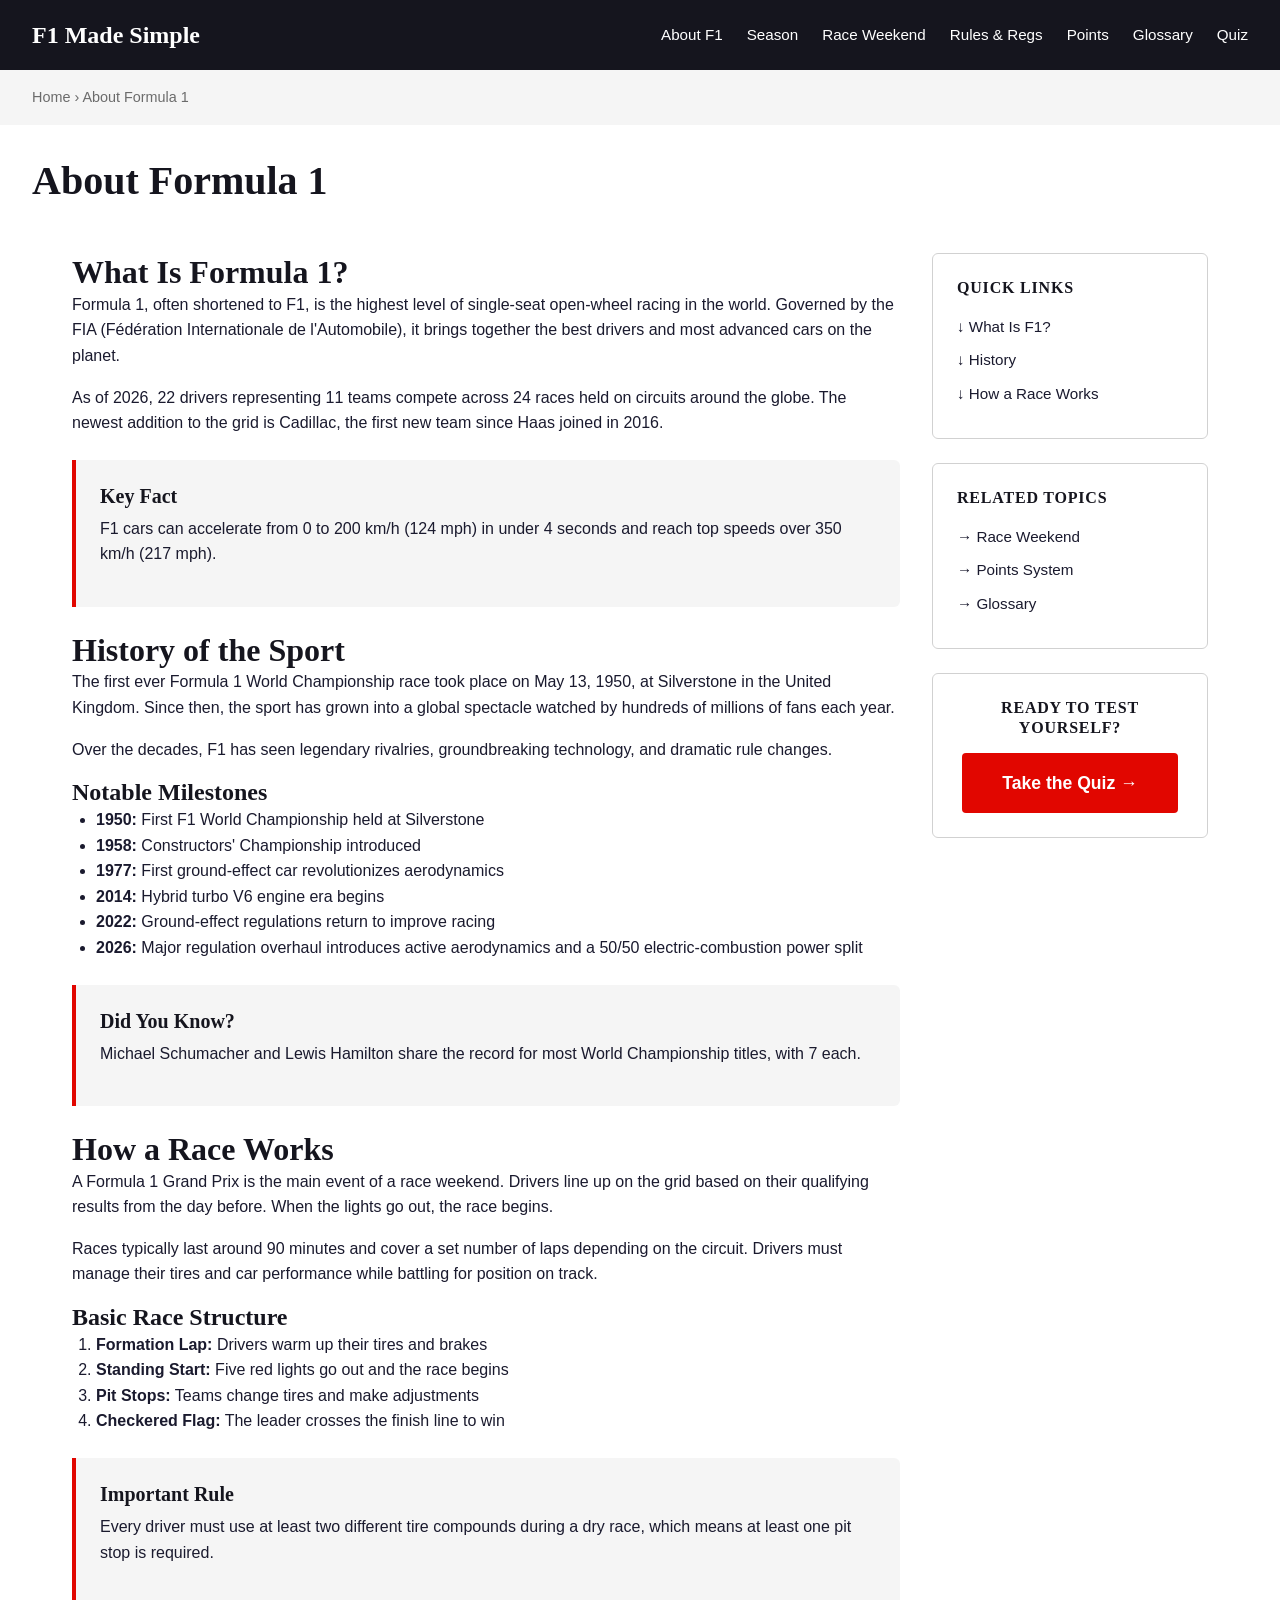
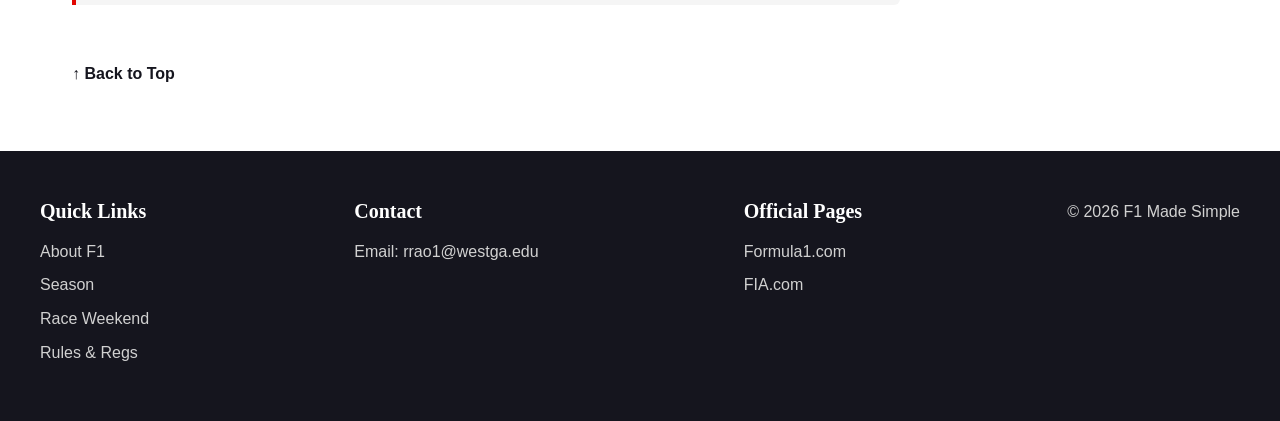
==== about.html @ bdc01662 "Inital Files Upload (Capstone Project Update #1 of 2)" ====
<!DOCTYPE html>
<html lang="en">
<head>
    <meta charset="UTF-8">
    <meta name="viewport" content="width=device-width, initial-scale=1.0">
    <title>F1 Made Simple | About Formula 1</title>
    <link rel="stylesheet" href="project.css">
</head>
<body>

    <!-- Navigation Bar -->
    <nav>
        <a href="index.html" class="nav-logo">F1 Made Simple</a>
        <ul>
            <li><a href="about.html">About F1</a></li>
            <li><a href="season.html">Season</a></li>
            <li><a href="raceweekend.html">Race Weekend</a></li>
            <li><a href="rules.html">Rules &amp; Regs</a></li>
            <li><a href="points.html">Points</a></li>
            <li><a href="glossary.html">Glossary</a></li>
            <li><a href="quiz.html">Quiz</a></li>
        </ul>
    </nav>

    <!-- Breadcrumb -->
    <div class="breadcrumb">
        <a href="index.html">Home</a> &rsaquo; About Formula 1
    </div>

    <!-- Page Header -->
    <div class="page-header">
        <h1>About Formula 1</h1>
    </div>

    <div class="content-wrapper">
        <!-- Main Content -->
        <main class="content-main">

            <!-- Section 1: What is F1? -->
            <section id="what-is-f1">
                <h2>What Is Formula 1?</h2>
                <p>Formula 1, often shortened to F1, is the highest level of single-seat open-wheel racing in the world. Governed by the FIA (Fédération Internationale de l'Automobile), it brings together the best drivers and most advanced cars on the planet.</p>
                <p>As of 2026, 22 drivers representing 11 teams compete across 24 races held on circuits around the globe. The newest addition to the grid is Cadillac, the first new team since Haas joined in 2016.</p>

                <div class="callout">
                    <h4>Key Fact</h4>
                    <p>F1 cars can accelerate from 0 to 200 km/h (124 mph) in under 4 seconds and reach top speeds over 350 km/h (217 mph).</p>
                </div>
            </section>

            <!-- Section 2: History -->
            <section id="history">
                <h2>History of the Sport</h2>
                <p>The first ever Formula 1 World Championship race took place on May 13, 1950, at Silverstone in the United Kingdom. Since then, the sport has grown into a global spectacle watched by hundreds of millions of fans each year.</p>
                <p>Over the decades, F1 has seen legendary rivalries, groundbreaking technology, and dramatic rule changes.</p>

                <h3>Notable Milestones</h3>
                <ul>
                    <li><strong>1950:</strong> First F1 World Championship held at Silverstone</li>
                    <li><strong>1958:</strong> Constructors' Championship introduced</li>
                    <li><strong>1977:</strong> First ground-effect car revolutionizes aerodynamics</li>
                    <li><strong>2014:</strong> Hybrid turbo V6 engine era begins</li>
                    <li><strong>2022:</strong> Ground-effect regulations return to improve racing</li>
                    <li><strong>2026:</strong> Major regulation overhaul introduces active aerodynamics and a 50/50 electric-combustion power split</li>
                </ul>

                <div class="callout">
                    <h4>Did You Know?</h4>
                    <p>Michael Schumacher and Lewis Hamilton share the record for most World Championship titles, with 7 each.</p>
                </div>
            </section>

            <!-- Section 3: How a Race Works -->
            <section id="how-a-race-works">
                <h2>How a Race Works</h2>
                <p>A Formula 1 Grand Prix is the main event of a race weekend. Drivers line up on the grid based on their qualifying results from the day before. When the lights go out, the race begins.</p>
                <p>Races typically last around 90 minutes and cover a set number of laps depending on the circuit. Drivers must manage their tires and car performance while battling for position on track.</p>

                <h3>Basic Race Structure</h3>
                <ol>
                    <li><strong>Formation Lap:</strong> Drivers warm up their tires and brakes</li>
                    <li><strong>Standing Start:</strong> Five red lights go out and the race begins</li>
                    <li><strong>Pit Stops:</strong> Teams change tires and make adjustments</li>
                    <li><strong>Checkered Flag:</strong> The leader crosses the finish line to win</li>
                </ol>

                <div class="callout">
                    <h4>Important Rule</h4>
                    <p>Every driver must use at least two different tire compounds during a dry race, which means at least one pit stop is required.</p>
                </div>
            </section>

            <a href="#" class="back-to-top">&uarr; Back to Top</a>
        </main>

        <!-- Sidebar -->
        <aside class="content-sidebar">

            <!-- Quick Links -->
            <div class="sidebar-box">
                <h4>Quick Links</h4>
                <ul>
                    <li><a href="#what-is-f1">&darr; What Is F1?</a></li>
                    <li><a href="#history">&darr; History</a></li>
                    <li><a href="#how-a-race-works">&darr; How a Race Works</a></li>
                </ul>
            </div>

            <!-- Related Topics -->
            <div class="sidebar-box">
                <h4>Related Topics</h4>
                <ul>
                    <li><a href="raceweekend.html">&rarr; Race Weekend</a></li>
                    <li><a href="points.html">&rarr; Points System</a></li>
                    <li><a href="glossary.html">&rarr; Glossary</a></li>
                </ul>
            </div>

            <!-- Quiz -->
            <div class="sidebar-box" style="text-align: center;">
                <h4>Ready to Test Yourself?</h4>
                <a href="quiz.html" class="btn">Take the Quiz &rarr;</a>
            </div>

        </aside>
    </div>

    <!-- Footer -->
    <footer>
        <div class="footer-content">
            <div class="footer-col">
                <h4>Quick Links</h4>
                <ul>
                    <li><a href="about.html">About F1</a></li>
                    <li><a href="season.html">Season</a></li>
                    <li><a href="raceweekend.html">Race Weekend</a></li>
                    <li><a href="rules.html">Rules &amp; Regs</a></li>
                </ul>
            </div>
            <div class="footer-col">
                <h4>Contact</h4>
                <p>Email: <a href="mailto:rrao1@westga.edu">rrao1@westga.edu</a></p>
            </div>
            <div class="footer-col">
                <h4>Official Pages</h4>
                <ul>
                    <li><a href="https://www.formula1.com" target="_blank">Formula1.com</a></li>
                    <li><a href="https://www.fia.com" target="_blank">FIA.com</a></li>
                </ul>
            </div>
            <div class="footer-col">
                <p>&copy; 2026 F1 Made Simple</p>
            </div>
        </div>
    </footer>

</body>
</html>
---- project.css ----
:root {
    --f1-red: #E10600;
    --f1-red-dark: #B20000;
    --f1-dark: #15151E;
    --f1-dark-lighter: #1A1A2E;

    --white: #FFFFFF;
    --light-gray: #F5F5F5;
    --medium-gray: #D1D1D1;
    --dark-gray: #6B6B6B;

    --font-heading: Georgia, 'Times New Roman', serif;
    --font-body: 'Segoe UI', Tahoma, Geneva, Verdana, sans-serif;
}

* {
    box-sizing: border-box;
    margin: 0;
    padding: 0;
}

html {
    scroll-behavior: smooth;
    scroll-padding-top: 80px;
}

body {
    font-family: var(--font-body);
    font-size: 16px;
    line-height: 1.6;
    color: var(--f1-dark-lighter);
    background-color: var(--white);
}

h1,
h2,
h3,
h4,
h5,
h6 {
    font-family: var(--font-heading);
    font-weight: 700;
    line-height: 1.2;
    color: var(--f1-dark);
}

h1 {
    font-size: 2.5rem;
}

h2 {
    font-size: 2rem;
}

h3 {
    font-size: 1.5rem;
}

h4 {
    font-size: 1.25rem;
}

p {
    margin-bottom: 1rem;
}

a {
    color: var(--f1-red-dark);
    text-decoration: none;
}

a:hover {
    color: var(--f1-red);
    text-decoration: underline;
}

ul,
ol {
    padding-left: 1.5rem;
}

/*NAV BAR*/

nav {
    display: flex;
    align-items: center;
    justify-content: space-between;
    padding: 1rem 2rem;
    background-color: var(--f1-dark);
    position: sticky;
    top: 0;
    z-index: 100;
}

.nav-logo {
    font-family: var(--font-heading);
    font-size: 1.5rem;
    font-weight: 900;
    color: var(--white);
}

.nav-logo:hover {
    color: var(--f1-red);
    text-decoration: none;
}

nav ul {
    display: flex;
    list-style: none;
    gap: 1.5rem;
    padding: 0;
}

nav ul li a {
    color: var(--white);
    font-weight: 500;
    font-size: 0.95rem;
    padding: 0.5rem 0;
    border-bottom: 2px solid transparent;
    transition: border-color 0.3s, color 0.3s;
}

nav ul li a:hover {
    color: var(--f1-red);
    border-bottom: 2px solid var(--f1-red);
    text-decoration: none;
}

nav ul li a:focus {
    color: var(--f1-red);
    border-bottom: 2px solid var(--f1-red);
    text-decoration: none;
    outline: 2px solid var(--f1-red);
    outline-offset: 2px;
}

/*BUTTONS*/
.btn {
    display: inline-block;
    background-color: var(--f1-red);
    color: var(--white);
    padding: 1rem 2.5rem;
    font-size: 1.1rem;
    font-weight: 700;
    border-radius: 4px;
    transition: background-color 0.3s;
}

.btn:hover {
    background-color: var(--f1-red-dark);
    color: var(--white);
    text-decoration: none;
}

.btn-outline {
    display: inline-block;
    border: 2px solid var(--f1-dark);
    color: var(--f1-dark);
    padding: 0.6rem 1.5rem;
    font-weight: 600;
    border-radius: 4px;
    transition: background-color 0.3s, color 0.3s;
}

.btn-outline:hover {
    background-color: var(--f1-dark);
    color: var(--white);
    text-decoration: none;
}

/*FOOTER*/
footer {
    background-color: var(--f1-dark);
    color: var(--white);
    padding: 3rem 2rem;
}

.footer-content {
    display: flex;
    justify-content: space-between;
    max-width: 1200px;
    margin: 0 auto;
}

.footer-col h4 {
    color: var(--white);
    margin-bottom: 1rem;
}

.footer-col ul {
    list-style: none;
    padding: 0;
}

.footer-col ul li {
    margin-bottom: 0.5rem;
}

.footer-col a {
    color: var(--medium-gray);
}

.footer-col a:hover {
    color: var(--f1-red);
    text-decoration: none;
}

.footer-col p {
    color: var(--medium-gray);
}

/*BREADCRUMB*/
.breadcrumb {
    padding: 1rem 2rem;
    font-size: 0.9rem;
    color: var(--dark-gray);
    background-color: var(--light-gray);
}

.breadcrumb a {
    color: var(--dark-gray);
}

.breadcrumb a:hover {
    color: var(--f1-red);
}

/*CONTENT PAGE HEADER*/
.page-header {
    padding: 2rem 2rem 1rem;
}

.page-header h1 {
    font-size: 2.5rem;
}

/*CONTENT PAGE LAYOUT*/
.content-wrapper {
    display: flex;
    gap: 2rem;
    padding: 2rem;
    max-width: 1200px;
    margin: 0 auto;
}

.content-main {
    flex: 3;
}

.content-sidebar {
    flex: 1;
    align-self: flex-start;
    position: sticky;
    top: 80px;
}

/*SIDEBAR BOXES*/
.sidebar-box {
    border: 1px solid var(--medium-gray);
    border-radius: 6px;
    padding: 1.5rem;
    margin-bottom: 1.5rem;
}

.sidebar-box h4 {
    margin-bottom: 1rem;
    font-size: 1rem;
    text-transform: uppercase;
    letter-spacing: 0.05em;
}

.sidebar-box ul {
    list-style: none;
    padding: 0;
}

.sidebar-box ul li {
    margin-bottom: 0.5rem;
}

.sidebar-box ul li a {
    color: var(--f1-dark-lighter);
    font-size: 0.95rem;
}

.sidebar-box ul li a:hover {
    color: var(--f1-red);
}

/*CALLOUT BOX (Key Facts / Important Rules)*/
.callout {
    background-color: var(--light-gray);
    border-left: 4px solid var(--f1-red);
    padding: 1.5rem;
    margin: 1.5rem 0;
    border-radius: 0 6px 6px 0;
}

.callout h4 {
    margin-bottom: 0.5rem;
}

/*BACK TO TOP BUTTON*/
.back-to-top {
    display: inline-block;
    margin: 2rem 0;
    font-weight: 600;
    color: var(--f1-dark);
}

.back-to-top:hover {
    color: var(--f1-red);
    text-decoration: none;
}

/*HOMEPAGE SPECIFIC STYLES*/

/*HERO SECTION*/
.hero {
    background-color: var(--f1-dark);
    color: var(--white);
    text-align: center;
    padding: 5rem 2rem;
}

.hero h1 {
    color: var(--white);
    font-size: 3rem;
    font-weight: 900;
    margin-bottom: 1rem;
}

.hero p {
    color: var(--medium-gray);
    font-size: 1.2rem;
    margin-bottom: 2rem;
}

.features {
    display: flex;
    justify-content: center;
    gap: 2rem;
    padding: 4rem 2rem;
}

.card {
    flex: 1;
    max-width: 350px;
    text-align: center;
    padding: 2.5rem 2rem;
    border: 1px solid var(--medium-gray);
    border-radius: 6px;
    transition: transform 0.3s, box-shadow 0.3s;
}

.card:hover {
    transform: translateY(-5px);
    box-shadow: 0 8px 20px rgba(0, 0, 0, 0.1);
}

.card h3 {
    margin-bottom: 1rem;
}

.card p {
    color: var(--dark-gray);
    margin-bottom: 1.5rem;
}

/*WHY SECTION*/
.why-section {
    background-color: var(--light-gray);
    text-align: center;
    padding: 4rem 2rem;
}

.why-section h2 {
    margin-bottom: 2.5rem;
}

.why-cards {
    display: flex;
    justify-content: center;
    gap: 2rem;
}

.why-card {
    flex: 1;
    max-width: 320px;
    padding: 2rem;
    border: 2px dashed var(--medium-gray);
    border-radius: 8px;
    background-color: var(--white);
}

.why-card h4 {
    margin-bottom: 0.75rem;
}

.why-card p {
    color: var(--dark-gray);
    margin-bottom: 0;
}

/*TABLE STYLES*/


.table-wrapper {
    overflow-x: auto;
    margin: 1.5rem 0;
}


table {
    width: 100%;
    border-collapse: collapse;
}


caption {
    font-size: 0.9rem;
    color: var(--f1-dark);
    text-align: left;
    padding-bottom: 0.75rem;
}


th {
    background-color: var(--f1-dark);
    color: var(--white);
    font-family: var(--font-heading);
    font-weight: 700;
    font-size: 0.9rem;
    text-transform: uppercase;
    letter-spacing: 0.05em;
    text-align: left;
    padding: 0.75rem 1rem;
}


td {
    padding: 0.65rem 1rem;
    border-bottom: 1px solid var(--medium-gray);
    font-size: 0.95rem;
    color: var(--f1-dark-lighter);
}


tbody tr:nth-child(even) {
    background-color: var(--light-gray);
}


tbody tr:hover {
    background-color: var(--medium-gray);
}


.sprint-row {
    border-left: 4px solid var(--f1-red);
}


.sprint-row td:last-child {
    color: var(--f1-red);
    font-weight: 700;
}

/*QUESTION FORM*/
.quiz-form {
    margin-top: 2.5rem;
}

.quiz-form h2 {
    margin-bottom: 0.5rem;
}

.quiz-form p {
    margin-bottom: 1.5rem;
}

.form-group {
    display: flex;
    flex-direction: column;
    margin-bottom: 1.25rem;
}

.form-group label {
    font-weight: 600;
    margin-bottom: 0.4rem;
    color: var(--f1-dark);
    font-family: var(--font-body);
}

.form-group input,
.form-group select,
.form-group textarea {
    padding: 0.65rem 0.85rem;
    border: 1px solid var(--medium-gray);
    border-radius: 4px;
    font-family: var(--font-body);
    font-size: 1rem;
    color: var(--f1-dark-lighter);
    background-color: var(--white);
    transition: border-color 0.2s;
}

.form-group input:focus,
.form-group select:focus,
.form-group textarea:focus {
    outline: none;
    border-color: var(--f1-red);
}

.form-group textarea {
    resize: vertical;
}

/*RESPONSIVE DESIGN*/
@media (max-width: 768px) {
    nav {
        flex-direction: column;
        gap: 1rem;
    }

    nav ul {
        flex-wrap: wrap;
        justify-content: center;
        gap: 0.75rem;
    }

    .hero h1 {
        font-size: 2rem;
    }

    .features {
        flex-direction: column;
        align-items: center;
    }

    .card {
        max-width: 100%;
    }

    .why-cards {
        flex-direction: column;
        align-items: center;
    }

    .why-card {
        max-width: 100%;
    }

    .content-wrapper {
        flex-direction: column;
    }

    .content-sidebar {
        position: static;
    }

    .footer-content {
        flex-direction: column;
        gap: 2rem;
    }
}
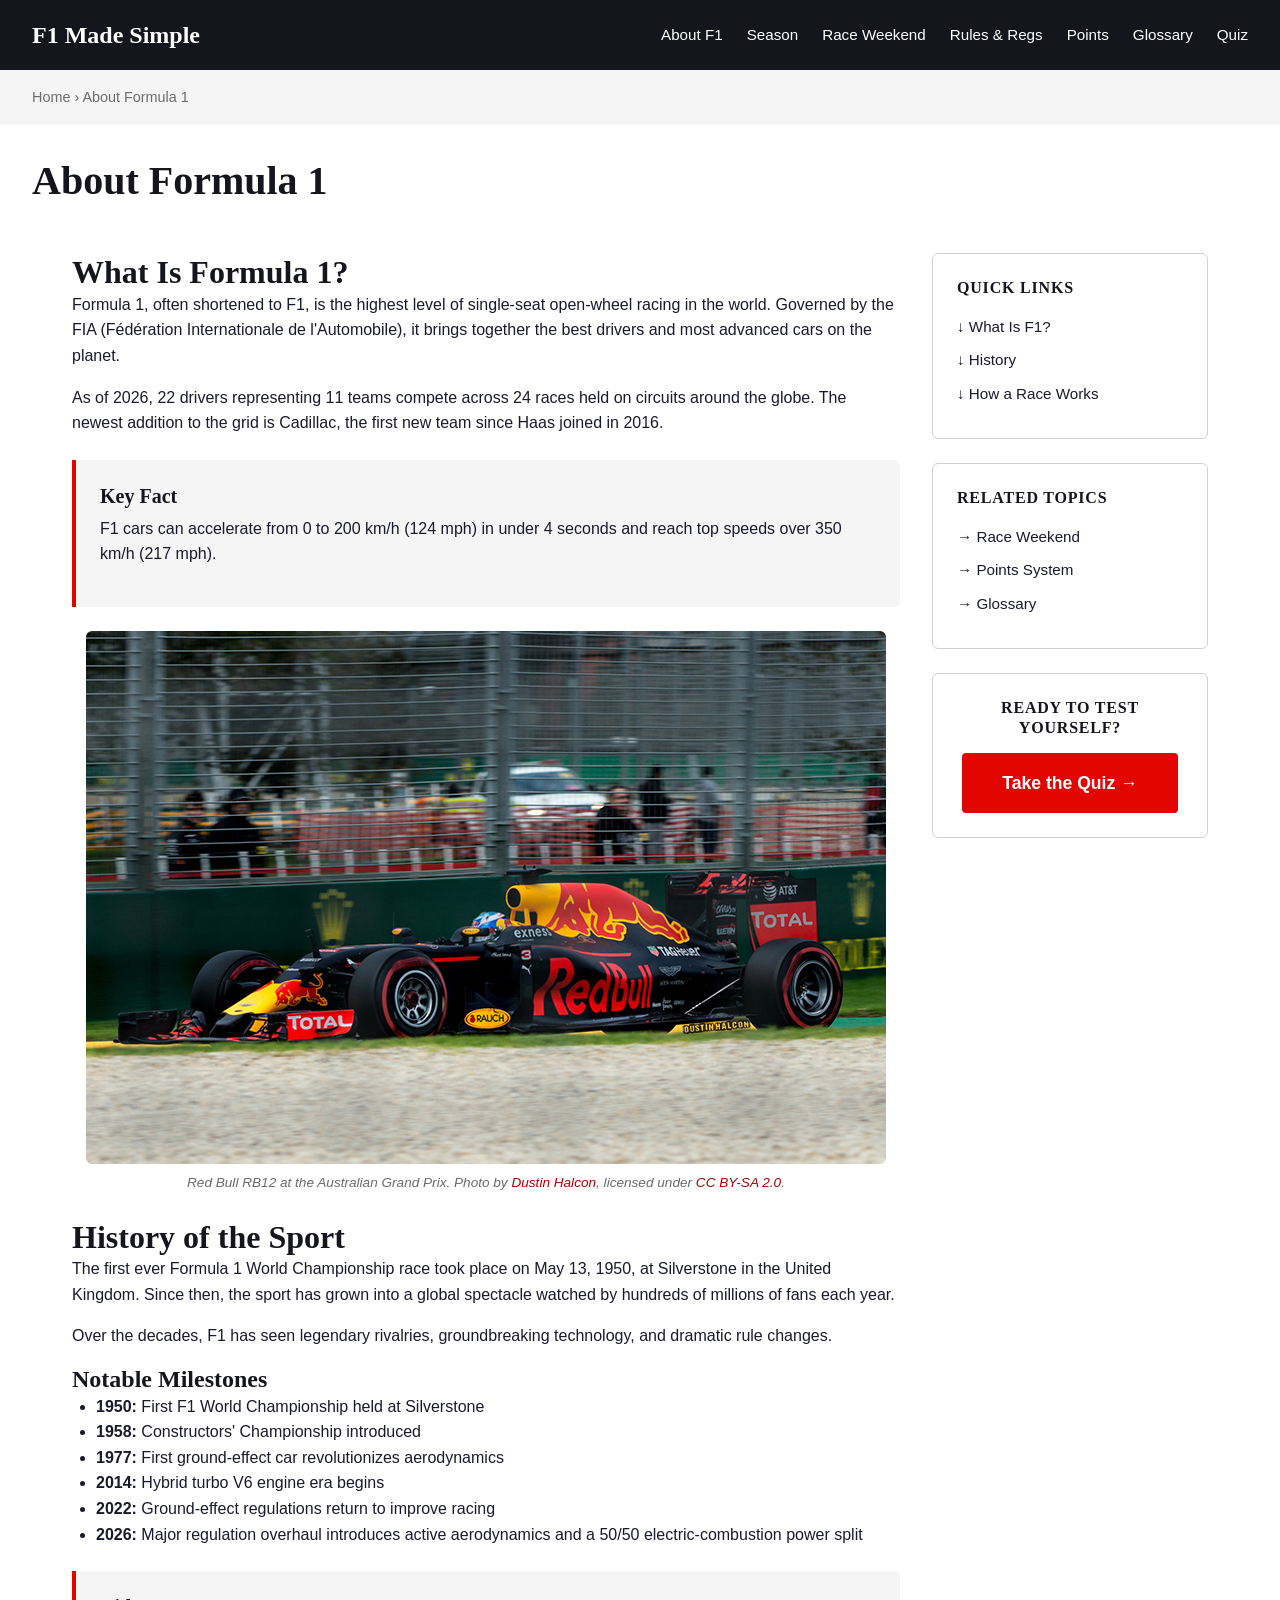
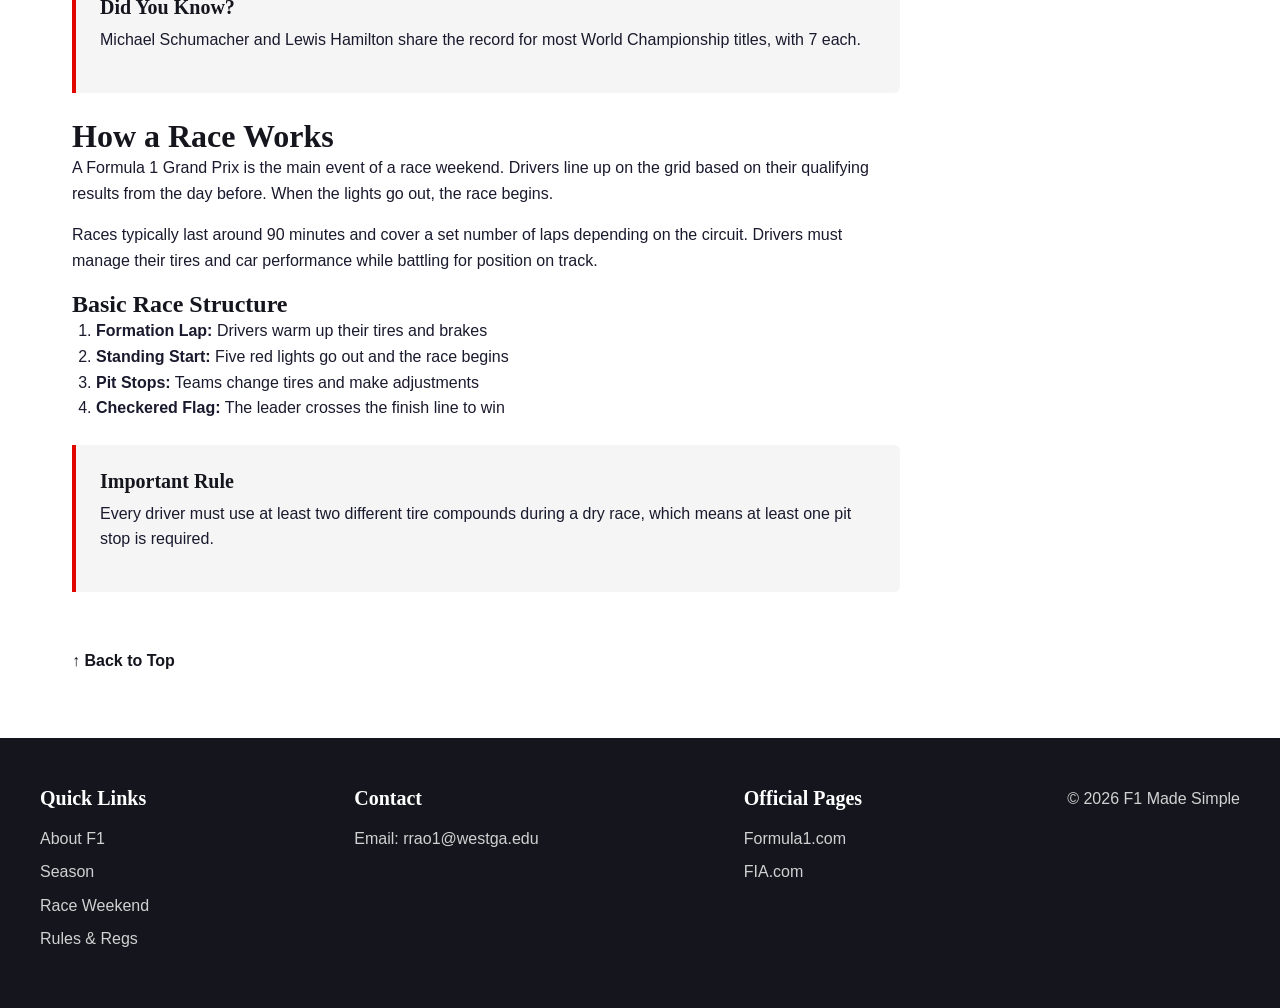
==== commit 83acf091: "Add Media and Dropdown Interactivity" ====
--- a/about.html
+++ b/about.html
@@ -1,11 +1,13 @@
 <!DOCTYPE html>
 <html lang="en">
+
 <head>
     <meta charset="UTF-8">
     <meta name="viewport" content="width=device-width, initial-scale=1.0">
     <title>F1 Made Simple | About Formula 1</title>
     <link rel="stylesheet" href="project.css">
 </head>
+
 <body>
 
     <!-- Navigation Bar -->
@@ -39,20 +41,40 @@
             <!-- Section 1: What is F1? -->
             <section id="what-is-f1">
                 <h2>What Is Formula 1?</h2>
-                <p>Formula 1, often shortened to F1, is the highest level of single-seat open-wheel racing in the world. Governed by the FIA (Fédération Internationale de l'Automobile), it brings together the best drivers and most advanced cars on the planet.</p>
-                <p>As of 2026, 22 drivers representing 11 teams compete across 24 races held on circuits around the globe. The newest addition to the grid is Cadillac, the first new team since Haas joined in 2016.</p>
+                <p>Formula 1, often shortened to F1, is the highest level of single-seat open-wheel racing in the world.
+                    Governed by the FIA (Fédération Internationale de l'Automobile), it brings together the best drivers
+                    and most advanced cars on the planet.</p>
+                <p>As of 2026, 22 drivers representing 11 teams compete across 24 races held on circuits around the
+                    globe. The newest addition to the grid is Cadillac, the first new team since Haas joined in 2016.
+                </p>
 
                 <div class="callout">
                     <h4>Key Fact</h4>
-                    <p>F1 cars can accelerate from 0 to 200 km/h (124 mph) in under 4 seconds and reach top speeds over 350 km/h (217 mph).</p>
+                    <p>F1 cars can accelerate from 0 to 200 km/h (124 mph) in under 4 seconds and reach top speeds over
+                        350 km/h (217 mph).</p>
                 </div>
+
+                <figure class="media-figure">
+                    <img src="img/Ricciardo_2016_Australia.jpg"
+                        alt="A Red Bull RB12 Formula 1 car racing at the Australian Grand Prix">
+                    <figcaption>
+                        Red Bull RB12 at the Australian Grand Prix.
+                        Photo by <a href="https://www.flickr.com/photos/dustin-halcon/25726596980"
+                            target="_blank">Dustin Halcon</a>,
+                        licensed under <a href="https://creativecommons.org/licenses/by-sa/2.0/" target="_blank">CC
+                            BY-SA 2.0</a>.
+                    </figcaption>
+                </figure>
             </section>
 
             <!-- Section 2: History -->
             <section id="history">
                 <h2>History of the Sport</h2>
-                <p>The first ever Formula 1 World Championship race took place on May 13, 1950, at Silverstone in the United Kingdom. Since then, the sport has grown into a global spectacle watched by hundreds of millions of fans each year.</p>
-                <p>Over the decades, F1 has seen legendary rivalries, groundbreaking technology, and dramatic rule changes.</p>
+                <p>The first ever Formula 1 World Championship race took place on May 13, 1950, at Silverstone in the
+                    United Kingdom. Since then, the sport has grown into a global spectacle watched by hundreds of
+                    millions of fans each year.</p>
+                <p>Over the decades, F1 has seen legendary rivalries, groundbreaking technology, and dramatic rule
+                    changes.</p>
 
                 <h3>Notable Milestones</h3>
                 <ul>
@@ -61,20 +83,24 @@
                     <li><strong>1977:</strong> First ground-effect car revolutionizes aerodynamics</li>
                     <li><strong>2014:</strong> Hybrid turbo V6 engine era begins</li>
                     <li><strong>2022:</strong> Ground-effect regulations return to improve racing</li>
-                    <li><strong>2026:</strong> Major regulation overhaul introduces active aerodynamics and a 50/50 electric-combustion power split</li>
+                    <li><strong>2026:</strong> Major regulation overhaul introduces active aerodynamics and a 50/50
+                        electric-combustion power split</li>
                 </ul>
 
                 <div class="callout">
                     <h4>Did You Know?</h4>
-                    <p>Michael Schumacher and Lewis Hamilton share the record for most World Championship titles, with 7 each.</p>
+                    <p>Michael Schumacher and Lewis Hamilton share the record for most World Championship titles, with 7
+                        each.</p>
                 </div>
             </section>
 
             <!-- Section 3: How a Race Works -->
             <section id="how-a-race-works">
                 <h2>How a Race Works</h2>
-                <p>A Formula 1 Grand Prix is the main event of a race weekend. Drivers line up on the grid based on their qualifying results from the day before. When the lights go out, the race begins.</p>
-                <p>Races typically last around 90 minutes and cover a set number of laps depending on the circuit. Drivers must manage their tires and car performance while battling for position on track.</p>
+                <p>A Formula 1 Grand Prix is the main event of a race weekend. Drivers line up on the grid based on
+                    their qualifying results from the day before. When the lights go out, the race begins.</p>
+                <p>Races typically last around 90 minutes and cover a set number of laps depending on the circuit.
+                    Drivers must manage their tires and car performance while battling for position on track.</p>
 
                 <h3>Basic Race Structure</h3>
                 <ol>
@@ -86,7 +112,8 @@
 
                 <div class="callout">
                     <h4>Important Rule</h4>
-                    <p>Every driver must use at least two different tire compounds during a dry race, which means at least one pit stop is required.</p>
+                    <p>Every driver must use at least two different tire compounds during a dry race, which means at
+                        least one pit stop is required.</p>
                 </div>
             </section>
 
@@ -155,4 +182,5 @@
     </footer>
 
 </body>
-</html>
+
+</html>
--- a/project.css
+++ b/project.css
@@ -516,6 +516,82 @@
     resize: vertical;
 }
 
+
+
+/*GLOSSARY WIDGET*/
+
+.glossary-details {
+    border: 1px solid var(--medium-gray);
+    border-radius: 4px;
+    margin-bottom: 0.75rem;
+    background-color: var(--white);
+    transition: background-color 0.2s, border-left-width 0.2s;
+}
+
+.glossary-details[open] {
+    background-color: var(--light-gray);
+    border-left: 4px solid var(--f1-red);
+}
+
+.glossary-details summary {
+    cursor: pointer;
+    padding: 0.75rem 1rem;
+    font-weight: 700;
+    font-family: var(--font-heading);
+    font-size: 1rem;
+    color: var(--f1-dark);
+    list-style: none;
+    display: flex;
+    align-items: center;
+    justify-content: space-between;
+    user-select: none;
+}
+
+.glossary-details summary::-webkit-details-marker {
+    display: none;
+}
+
+.glossary-details summary::after {
+    content: '+';
+    color: var(--f1-red);
+    font-size: 1.25rem;
+    font-weight: 400;
+    line-height: 1;
+}
+
+.glossary-details[open] summary::after {
+    content: '−';
+}
+
+.glossary-details .term-body {
+    padding: 0 1rem 0.85rem 1rem;
+    margin-bottom: 0;
+    color: var(--f1-dark-lighter);
+}
+
+/* MEDIA */
+
+.media-figure {
+    margin: 1.5rem 0;
+    text-align: center;
+}
+
+.media-figure img {
+    max-width: 100%;
+    height: auto;
+    border-radius: 6px;
+    display: block;
+    margin: 0 auto;
+}
+
+.media-figure figcaption {
+    font-size: 0.85rem;
+    color: var(--dark-gray);
+    margin-top: 0.5rem;
+    font-style: italic;
+}
+
+
 /*RESPONSIVE DESIGN*/
 @media (max-width: 768px) {
     nav {
@@ -563,4 +639,5 @@
         flex-direction: column;
         gap: 2rem;
     }
+
 }
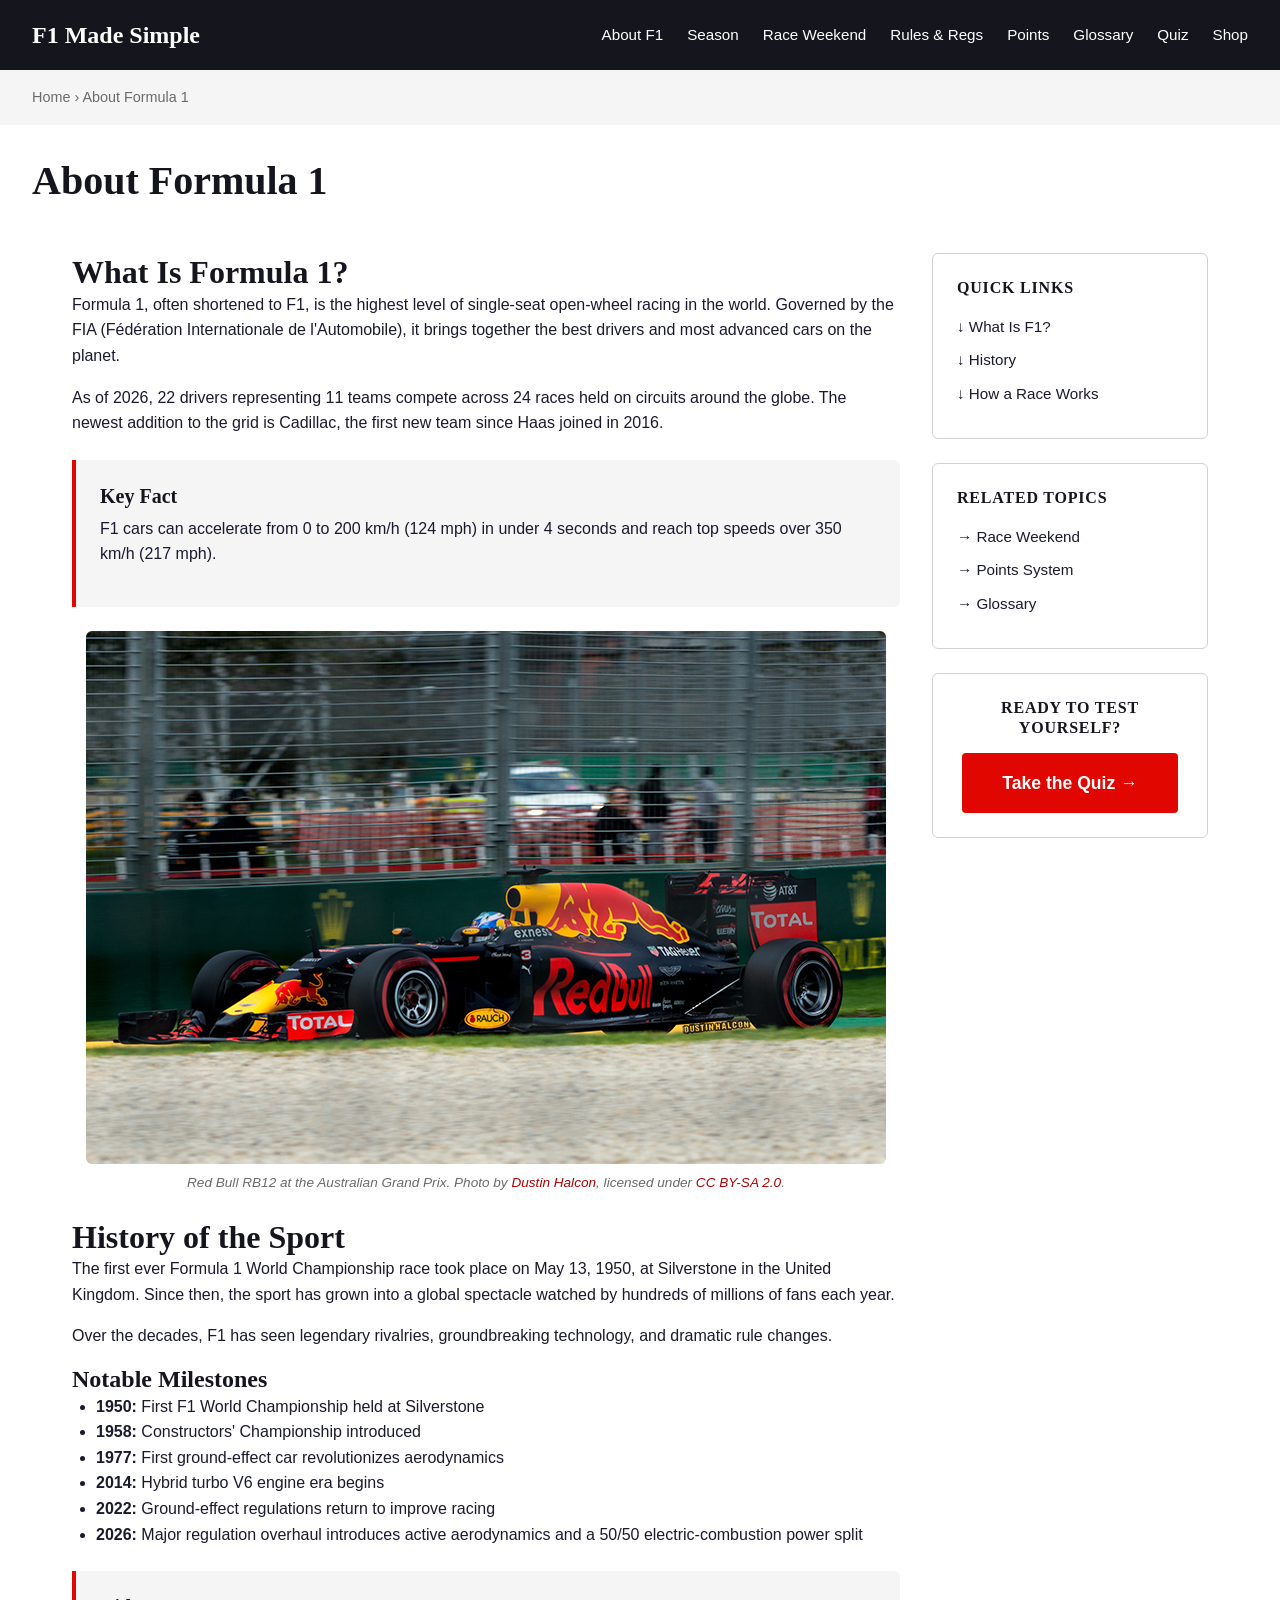
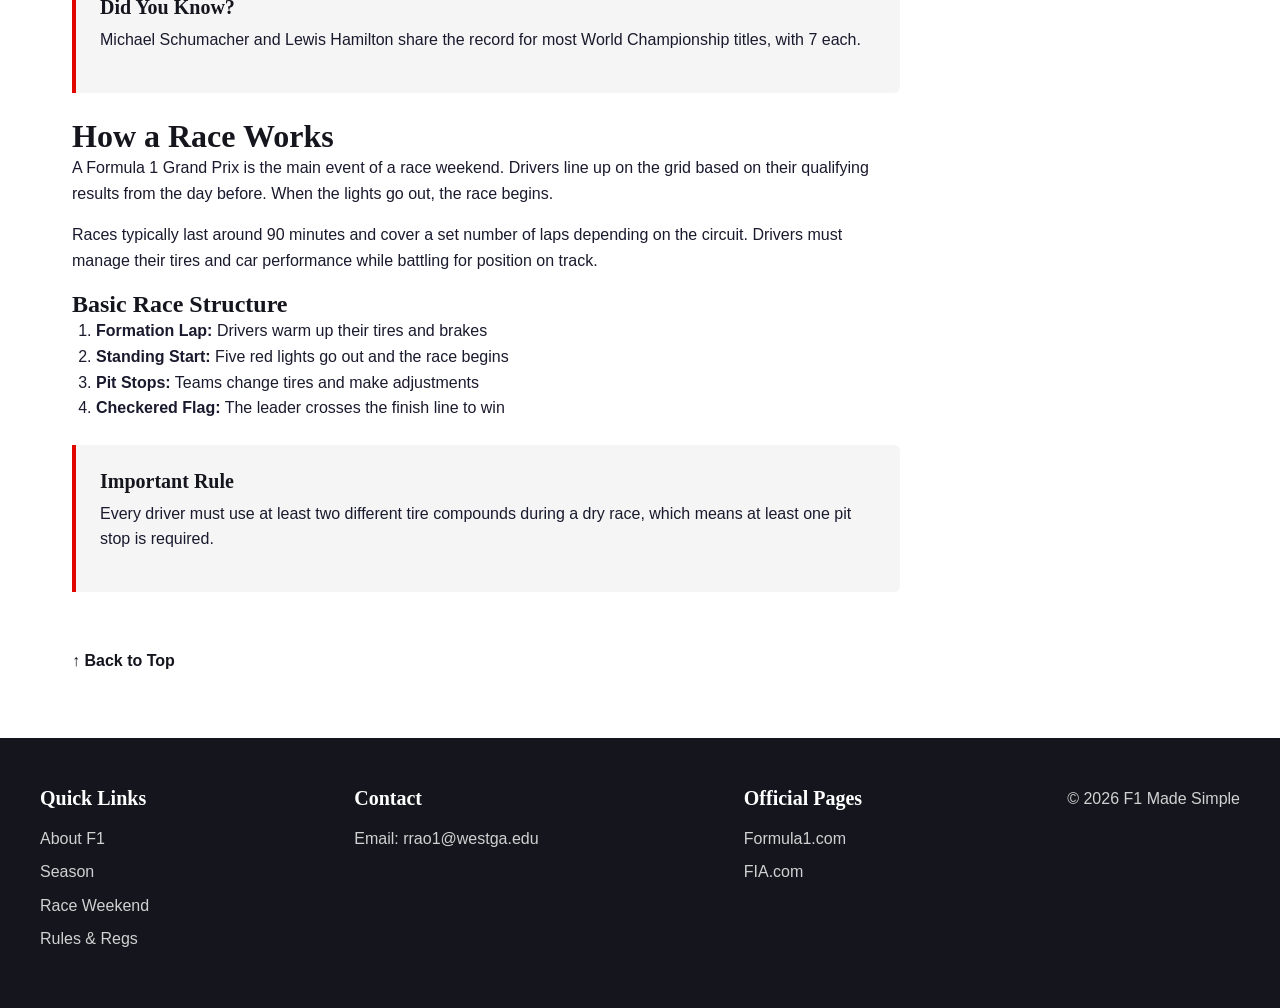
==== commit c376dca7: "Added E-Commerce Component" ====
--- a/about.html
+++ b/about.html
@@ -21,6 +21,7 @@
             <li><a href="points.html">Points</a></li>
             <li><a href="glossary.html">Glossary</a></li>
             <li><a href="quiz.html">Quiz</a></li>
+            <li><a href="products.html">Shop</a></li>
         </ul>
     </nav>
 
--- a/project.css
+++ b/project.css
@@ -592,6 +592,169 @@
 }
 
 
+/*SHOP*/
+
+.products-grid {
+    display: flex;
+    gap: 2rem;
+    margin: 2rem 0;
+    flex-wrap: wrap;
+}
+
+.product-card {
+    flex: 1;
+    min-width: 260px;
+    max-width: 400px;
+    border: 1px solid var(--medium-gray);
+    border-radius: 6px;
+    overflow: hidden;
+    transition: transform 0.3s, box-shadow 0.3s;
+}
+
+.product-card:hover {
+    transform: translateY(-5px);
+    box-shadow: 0 8px 20px rgba(0, 0, 0, 0.12);
+}
+
+.product-image {
+    background-color: var(--f1-dark);
+    height: 200px;
+    display: flex;
+    align-items: center;
+    justify-content: center;
+}
+
+.product-image-label {
+    color: var(--white);
+    font-family: var(--font-heading);
+    font-size: 1.1rem;
+    font-weight: 700;
+    letter-spacing: 0.05em;
+    text-align: center;
+    padding: 1rem;
+    border: 2px solid var(--f1-red);
+    border-radius: 4px;
+}
+
+.product-image-label span {
+    display: block;
+    color: var(--f1-red);
+    font-size: 2rem;
+    margin-bottom: 0.5rem;
+}
+
+.product-body {
+    padding: 1.5rem;
+}
+
+.product-body h3 {
+    margin-bottom: 0.5rem;
+}
+
+.product-body p {
+    color: var(--dark-gray);
+    font-size: 0.95rem;
+    margin-bottom: 1rem;
+}
+
+.product-meta {
+    display: flex;
+    align-items: center;
+    justify-content: space-between;
+    margin-bottom: 1.25rem;
+}
+
+.product-price {
+    font-family: var(--font-heading);
+    font-size: 1.75rem;
+    font-weight: 700;
+    color: var(--f1-dark);
+}
+
+.product-badge {
+    background-color: var(--light-gray);
+    color: var(--dark-gray);
+    font-size: 0.8rem;
+    font-weight: 600;
+    padding: 0.3rem 0.75rem;
+    border-radius: 20px;
+    text-transform: uppercase;
+    letter-spacing: 0.04em;
+}
+
+.btn-cart {
+    display: inline-block;
+    width: 100%;
+    text-align: center;
+    background-color: var(--f1-red);
+    color: var(--white);
+    padding: 0.85rem 1.5rem;
+    font-size: 1rem;
+    font-weight: 700;
+    border-radius: 4px;
+    border: none;
+    cursor: pointer;
+    font-family: var(--font-body);
+    transition: background-color 0.3s;
+}
+
+.btn-cart:hover {
+    background-color: var(--f1-red-dark);
+    color: var(--white);
+    text-decoration: none;
+}
+
+.cart-notice {
+    background-color: var(--f1-dark);
+    color: var(--white);
+    padding: 0.85rem 1.5rem;
+    border-radius: 4px;
+    font-size: 0.9rem;
+    margin: 1.5rem 0;
+    display: flex;
+    align-items: center;
+    gap: 0.75rem;
+}
+
+.cart-notice strong {
+    color: var(--f1-red);
+}
+
+.view-cart-btn {
+    margin-left: auto;
+    background: none;
+    border: 1px solid var(--medium-gray);
+    color: var(--white);
+    padding: 0.4rem 1rem;
+    border-radius: 4px;
+    cursor: pointer;
+    font-family: var(--font-body);
+    font-size: 0.9rem;
+    transition: background-color 0.2s;
+}
+
+.view-cart-btn:hover {
+    background-color: rgba(255, 255, 255, 0.1);
+}
+
+.cart-sidebar-note {
+    font-size: 0.9rem;
+    color: var(--dark-gray);
+    margin-bottom: 1rem;
+}
+
+.btn-view-cart {
+    border: none;
+    cursor: pointer;
+    font-family: var(--font-body);
+    width: 100%;
+    text-align: center;
+}
+
+.section-shipping {
+    margin-top: 2.5rem;
+}
+
 /*RESPONSIVE DESIGN*/
 @media (max-width: 768px) {
     nav {
